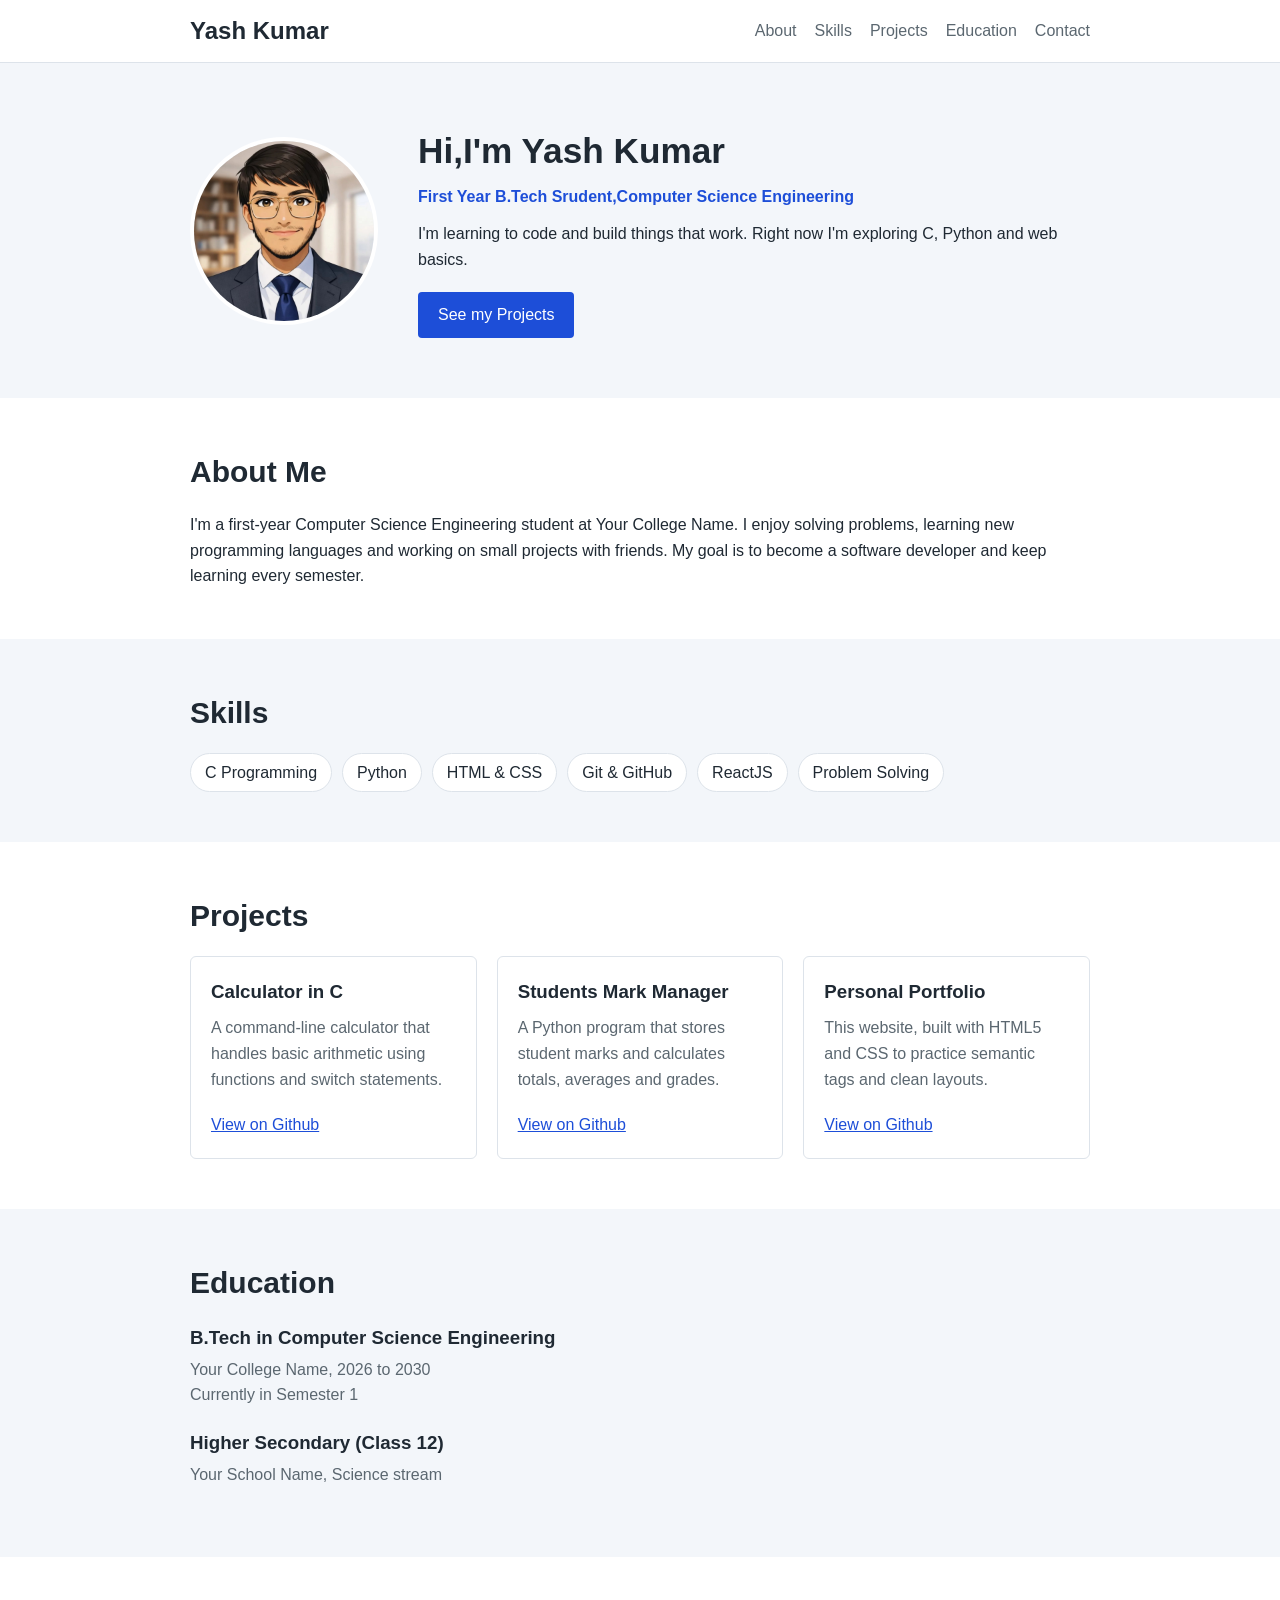
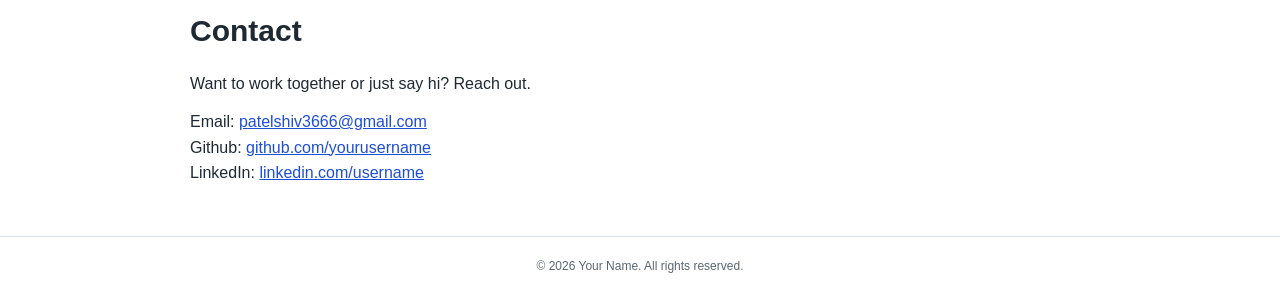
==== demo.html @ f928e28b "creat portfolio" ====
<!DOCTYPE html>
<html lang="en">
<head>
    <meta charset="UTF-8">
    <meta name="viewport" content="width=device-width, initial-scale=1.0">
    <title>My Portfolio | Engineer</title>
    <link rel="stylesheet" href="demo.css">
</head>
<body>
    <header class="site-header"> 
        <div class="container header-inner">
          <a href="#home" class="logo">Yash Kumar</a>  
          <nav aria-label="Main navigation">
            <ul class="nav-list">
                <li><a href="#about">About</a></li>
                <li><a href="#skills">Skills</a></li>
                <li><a href="#projects">Projects</a></li>
                <li><a href="#education">Education</a></li>
                <li><a href="#contact">Contact</a></li>
            </ul>
          </nav>
        </div>
    </header>

    <main>
        <!-- Home / Intro -->
         <section id="home" class="hero">
            <div class="container hero-inner">
                <img
                class="profile-img"
                src="character.png"
                width="180" height="180">
                <div class="hero-text">
                    <h1>Hi,I'm Yash Kumar</h1>
                    <p class="subtitle">First Year B.Tech Srudent,Computer Science Engineering</p>
                    <p>I'm learning to code and build things that work. Right now I'm exploring C, Python and web basics.</p>
                    <a href="#projects" class="btn">See my Projects</a>
                </div>
            </div>
         </section>

         <!--------- About -------->
         <section id="about" class="section">
            <div class="container">
                <h2>About Me</h2>
                <p>
                    I'm a first-year Computer Science Engineering student at Your College Name.
                    I enjoy solving problems, learning new programming languages and working on small projects with friends.
                    My goal is to become a software developer and keep learning every semester.
                </p>
            </div>
         </section>

         <!--------- Skills ----------->

         <section id="Skills" class="section section-alt">
            <div class="container">
                <h2>Skills</h2>
                <ul class="skills-list">
                    <li>C Programming</li>
                    <li>Python</li>
                    <li>HTML & CSS</li>
                    <li>Git & GitHub</li>
                    <li>ReactJS</li>
                    <li>Problem Solving</li>
                </ul>
            </div>
         </section>
         
         <!---------- Projects -------->
         <section id="projects" class="section">
            <div class="container">
                <h2>Projects</h2>
                <div class="project-grid">
                
                    <article class="project">
                        <h3>Calculator in C</h3>
                        <p>A command-line calculator that handles basic arithmetic using functions and switch statements.</p>
                        <a href="#">View on Github</a>
                    </article>

                    <article class="project">
                        <h3>Students Mark Manager</h3>
                        <p>A Python program that stores student marks and calculates totals, averages and grades.</p>
                        <a href="#">View on Github</a>
                    </article>

                    <article class="project">
                        <h3>Personal Portfolio</h3>
                        <p>This website, built with HTML5 and CSS to practice semantic tags and clean layouts.</p>
                        <a href="#">View on Github</a>
                    </article>
                </div>
            </div>
         </section>

         <!------ Education ------->
         <section id="education" class="section section-alt">
            <div class="container">
                <h2>Education</h2>
                    <article class="education-item">
                        <h3>B.Tech in Computer Science Engineering</h3>
                        <p>Your College Name, 2026 to 2030</p>
                        <p>Currently in Semester 1</p>
                    </article>
                    <article class="education-item">
                        <h3>Higher Secondary (Class 12)</h3>
                        <p>Your School Name, Science stream</p>
                    </article>
            </div>
         </section>

         <!-------- Contact -------->
        <section id="contact" class="section">
            <div class="container">
                <h2>Contact</h2>
                <p>Want to work together or just say hi? Reach out.</p>
                <address>
                    <p>Email: <a href="mailto:patelshiv3666@gmail.com">patelshiv3666@gmail.com</a></p>
                    <p>Github: <a href="https://github.com/username">github.com/yourusername</a></p>
                    <p>LinkedIn: <a href="https://linkedin.com/username">linkedin.com/username</a> </p> 
                </address>
            </div>
        </section> 
    </main>

    <footer class="site-footer">
        <div class="container">
            <p>&copy; 2026 Your Name. All rights reserved.</p>
        </div>
    </footer>
</body>
</html>
---- demo.css ----
:root{
    --bg: #fff;
    --bg-alt: #f3f6fa;
    --text:#1f2933;
    --muted: #5b6770;
    --accent: #1d4ed8;
    --accent-dark: #1639a6;
    --border: #dde3ea;
}

*{
   margin: 0;
   padding: 0;
}

html{
    scroll-behavior: smooth;
}

body{
    font-family: Arial, Helvetica, sans-serif;
    line-height: 1.6;
    color: var(--text);
}

.container{
    max-width: 900px;
    margin: 0 auto;
    padding: 0 20px;
}
    
a{
    color: var(--accent);
}

.site-header{
    position: sticky;
    top: 0;
    background: var(--bg);
    border-bottom: 1px solid var(--border);
    z-index: 10;
}

.header-inner{
    display: flex;
    justify-content: space-between;
    align-items: center;
    flex-wrap: wrap;
    gap: 8px;
    padding-top: 12px;
    padding-bottom: 12px;
}

.logo {
    text-decoration: none;
    color: var(--text);
    font-size: 24px;
    font-weight: bold;
}

.nav-list{
    display: flex;
    flex-wrap: wrap;
    gap: 18px;
    list-style: none;
}

.nav-list a{
    color: var(--muted);
    text-decoration: none;
}

/* ---------- Hero ----------- */
.hero{
    padding: 60px 0;
    background: var(--bg-alt);
}

.hero-inner{
    display:flex;
    align-items: center;
    gap: 40px
}

.profile-img{
    width: 180px;
    height: 180px;
    border-radius: 50%;
    object-fit: cover;
    border: 4px solid var(--bg);
}

.hero-text h1{
    font-size: 2.2rem;
    margin-bottom: 4px;
}

.subtitle{
    color: var(--accent);
    font-weight: bold;
    margin-bottom: 12px;
}

.btn{
    display: inline-block;
    margin-top: 20px;
    padding: 10px 20px;
    background: var(--accent);
    color: #fff;
    text-decoration: none;
    border-radius: 4px;
}

/* ----------- Section ----------------- */
.section{
    padding: 50px 0;
}

.section-alt{
    background: var(--bg-alt);
}

.section h2{
    font-size: 30px;
    margin-bottom: 16px;
}

/* ----------- Skills --------- */
.skills-list{
    display: flex;
    gap: 10px;
    list-style: none;
}

.skills-list li{
    padding: 6px 14px;
    background: var(--bg);
    border: 1px solid var(--border);
    border-radius: 20px;
}

/* ------------ Projects ---------- */
.project-grid{
    display: grid;
    grid-template-columns: repeat(auto-fit,minmax(240px, 1fr));
    gap: 20px;
}

.project{
    padding: 20px;
    border: 1px solid var(--border);
    border-radius: 6px;
    
}

.project h3{
    margin-bottom: 8px;
}


.project p{
    color: var(--muted);
    margin-bottom: 20px;
}

/* --------- education-item -------- */
.education-item{
    margin-bottom: 20px;
}

.education-item h3{
    margin-bottom: 4px;
}

.education-item p{
    color: var(--muted);
}

/* ------- Contact ---------*/
address{
    margin-top: 12px;
    font-style: normal;
}
/* ----------- Footer -------- */
.site-footer{
    padding: 20px 0;
    text-align: center;
    color: var(--muted);
    border-top: 1px solid var(--border);
    font-size: 12px;
}

/* ---------- Mobile ---------- */
@media (max-width: 640px) {
  .hero-inner {
    flex-direction: column;
    text-align: center;
  }

  .hero-text h1 {
    font-size: 1.8rem;
  }
}
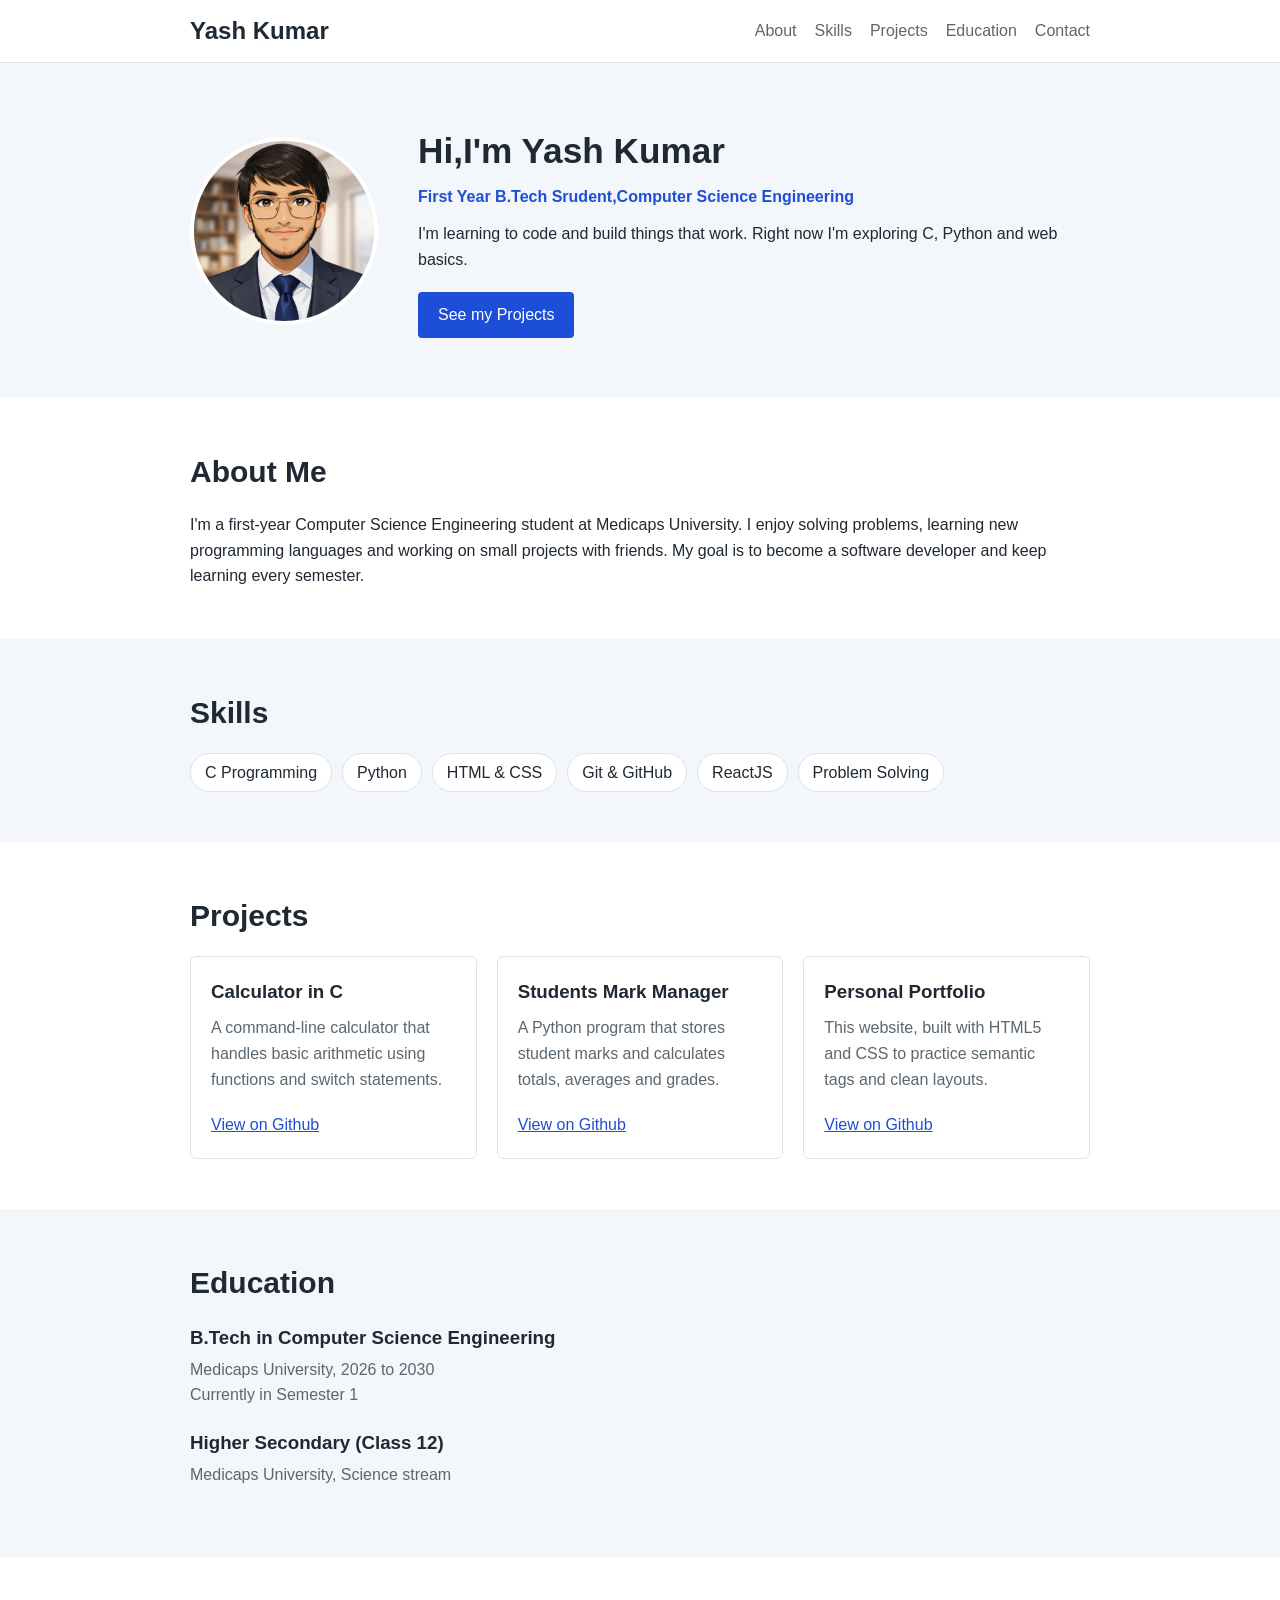
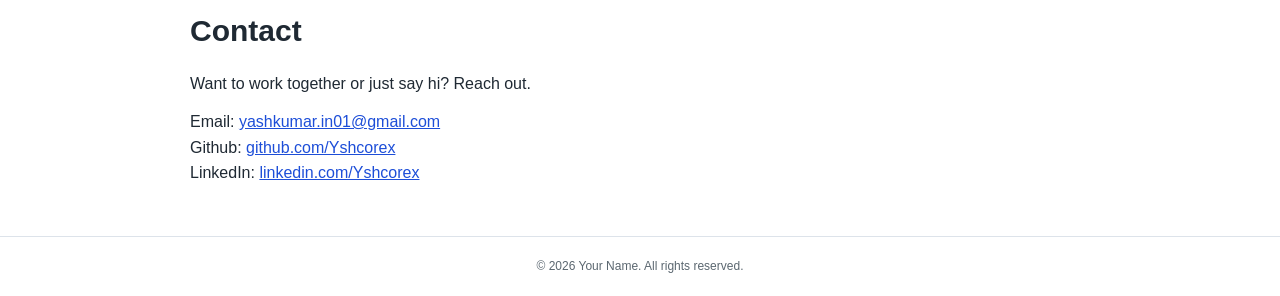
==== commit 8701144e: "modify demo.html" ====
--- a/demo.html
+++ b/demo.html
@@ -44,7 +44,7 @@
             <div class="container">
                 <h2>About Me</h2>
                 <p>
-                    I'm a first-year Computer Science Engineering student at Your College Name.
+                    I'm a first-year Computer Science Engineering student at Medicaps University.
                     I enjoy solving problems, learning new programming languages and working on small projects with friends.
                     My goal is to become a software developer and keep learning every semester.
                 </p>
@@ -100,12 +100,12 @@
                 <h2>Education</h2>
                     <article class="education-item">
                         <h3>B.Tech in Computer Science Engineering</h3>
-                        <p>Your College Name, 2026 to 2030</p>
+                        <p>Medicaps University, 2026 to 2030</p>
                         <p>Currently in Semester 1</p>
                     </article>
                     <article class="education-item">
                         <h3>Higher Secondary (Class 12)</h3>
-                        <p>Your School Name, Science stream</p>
+                        <p>Medicaps University, Science stream</p>
                     </article>
             </div>
          </section>
@@ -116,9 +116,9 @@
                 <h2>Contact</h2>
                 <p>Want to work together or just say hi? Reach out.</p>
                 <address>
-                    <p>Email: <a href="mailto:patelshiv3666@gmail.com">patelshiv3666@gmail.com</a></p>
-                    <p>Github: <a href="https://github.com/username">github.com/yourusername</a></p>
-                    <p>LinkedIn: <a href="https://linkedin.com/username">linkedin.com/username</a> </p> 
+                    <p>Email: <a href="mailto:yashkumar.in01@gmail.com">yashkumar.in01@gmail.com</a></p>
+                    <p>Github: <a href="https://github.com/Yshcorex">github.com/Yshcorex</a></p>
+                    <p>LinkedIn: <a href="https://linkedin.com/Yshcorex">linkedin.com/Yshcorex</a> </p> 
                 </address>
             </div>
         </section> 
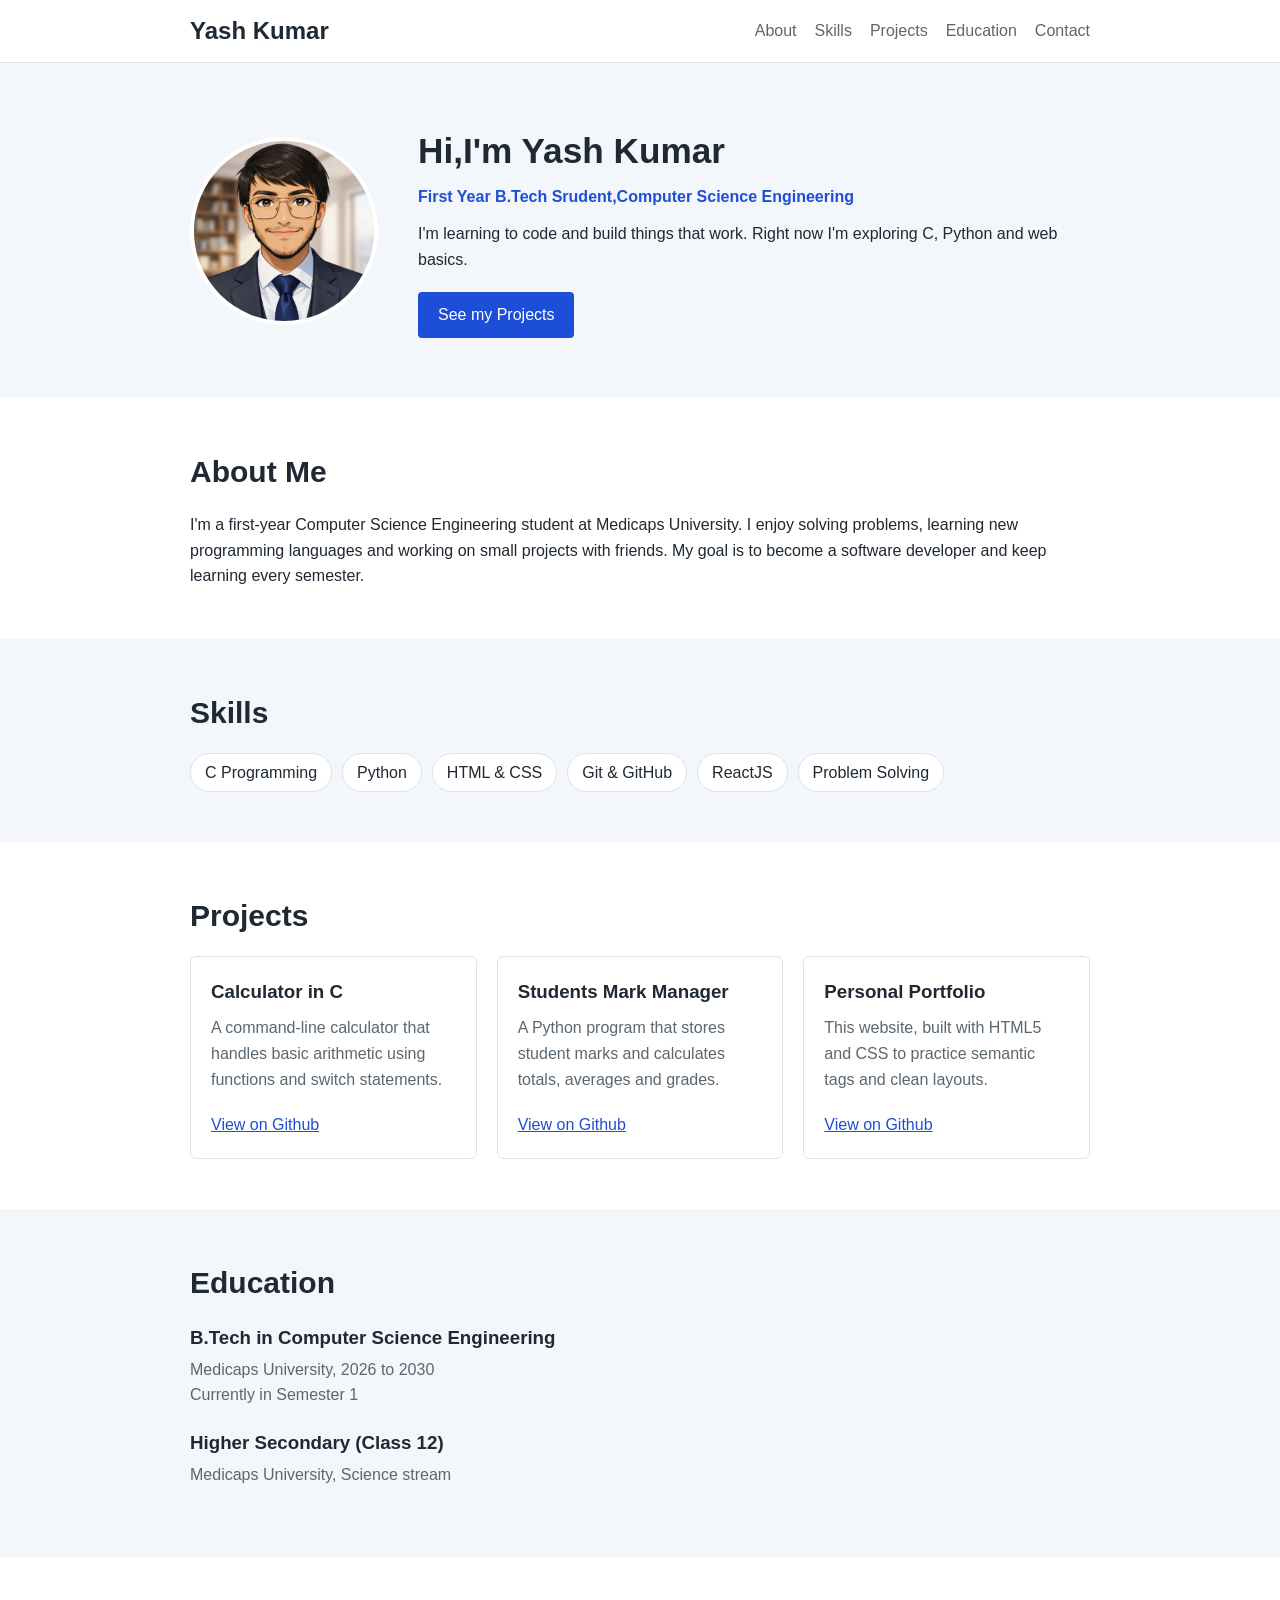
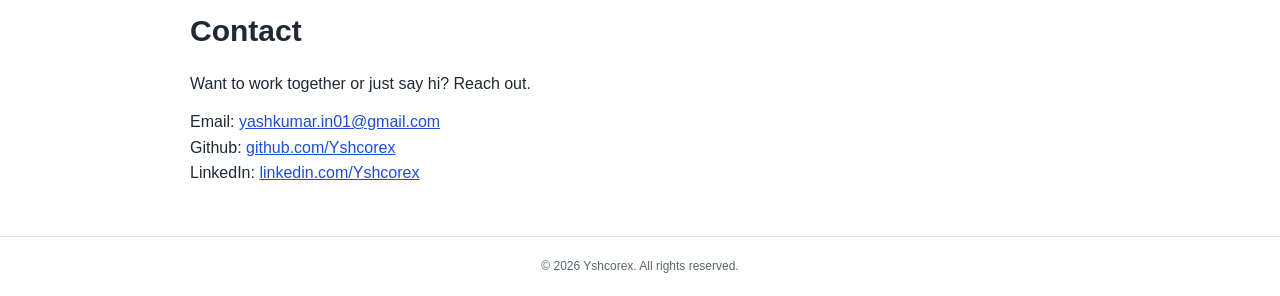
==== commit a6467fce: "rights update" ====
--- a/demo.html
+++ b/demo.html
@@ -126,7 +126,7 @@
 
     <footer class="site-footer">
         <div class="container">
-            <p>&copy; 2026 Your Name. All rights reserved.</p>
+            <p>&copy; 2026 Yshcorex. All rights reserved.</p>
         </div>
     </footer>
 </body>
